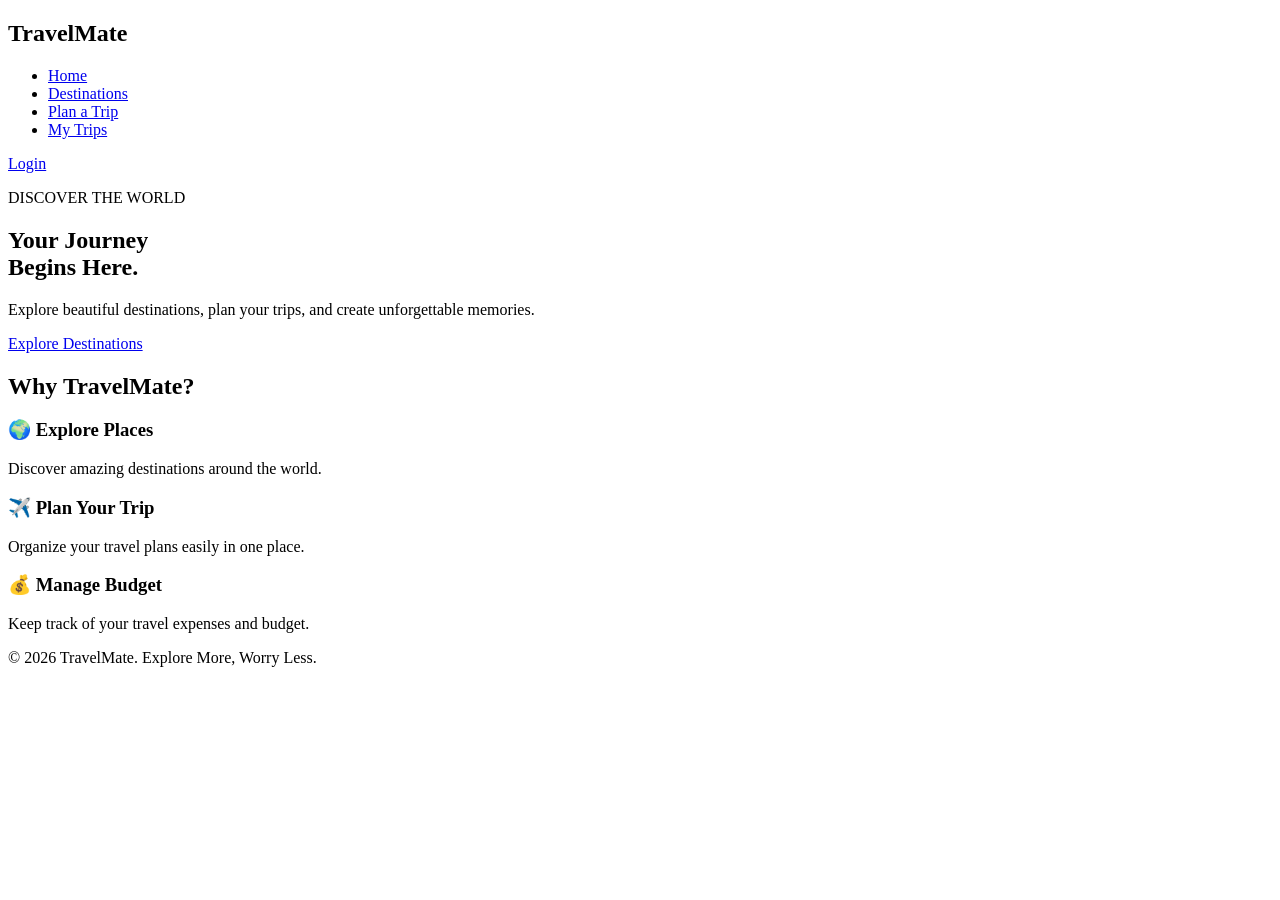
==== index.html @ 0e673de8 "Add files via upload" ====
<!DOCTYPE html>
<html lang="en">
<head>
    <meta charset="UTF-8">
    <meta name="viewport" content="width=device-width, initial-scale=1.0">
    <title>TravelMate | Explore The World</title>
    <link rel="stylesheet" href="css/style.css">
</head>
<body>

    <header>
        <nav class="navbar">
            <h2 class="logo">TravelMate</h2>

            <ul>
                <li><a href="index.html">Home</a></li>
                <li><a href="destinations.html">Destinations</a></li>
                <li><a href="planner.html">Plan a Trip</a></li>
                <li><a href="my-trips.html">My Trips</a></li>
            </ul>

            <a href="login.html" class="login-btn">Login</a>
        </nav>
    </header>

    <section class="hero">
        <div class="hero-content">
            <p class="subtitle">DISCOVER THE WORLD</p>

            <h1>Your Journey<br>Begins Here.</h1>

            <p>
                Explore beautiful destinations, plan your trips,
                and create unforgettable memories.
            </p>

            <a href="destinations.html" class="main-btn">
                Explore Destinations
            </a>
        </div>
    </section>

    <section class="features">
        <h2>Why TravelMate?</h2>

        <div class="feature-container">

            <div class="feature-card">
                <h3>🌍 Explore Places</h3>
                <p>Discover amazing destinations around the world.</p>
            </div>

            <div class="feature-card">
                <h3>✈️ Plan Your Trip</h3>
                <p>Organize your travel plans easily in one place.</p>
            </div>

            <div class="feature-card">
                <h3>💰 Manage Budget</h3>
                <p>Keep track of your travel expenses and budget.</p>
            </div>

        </div>
    </section>

    <footer>
        <p>© 2026 TravelMate. Explore More, Worry Less.</p>
    </footer>

</body>
</html>
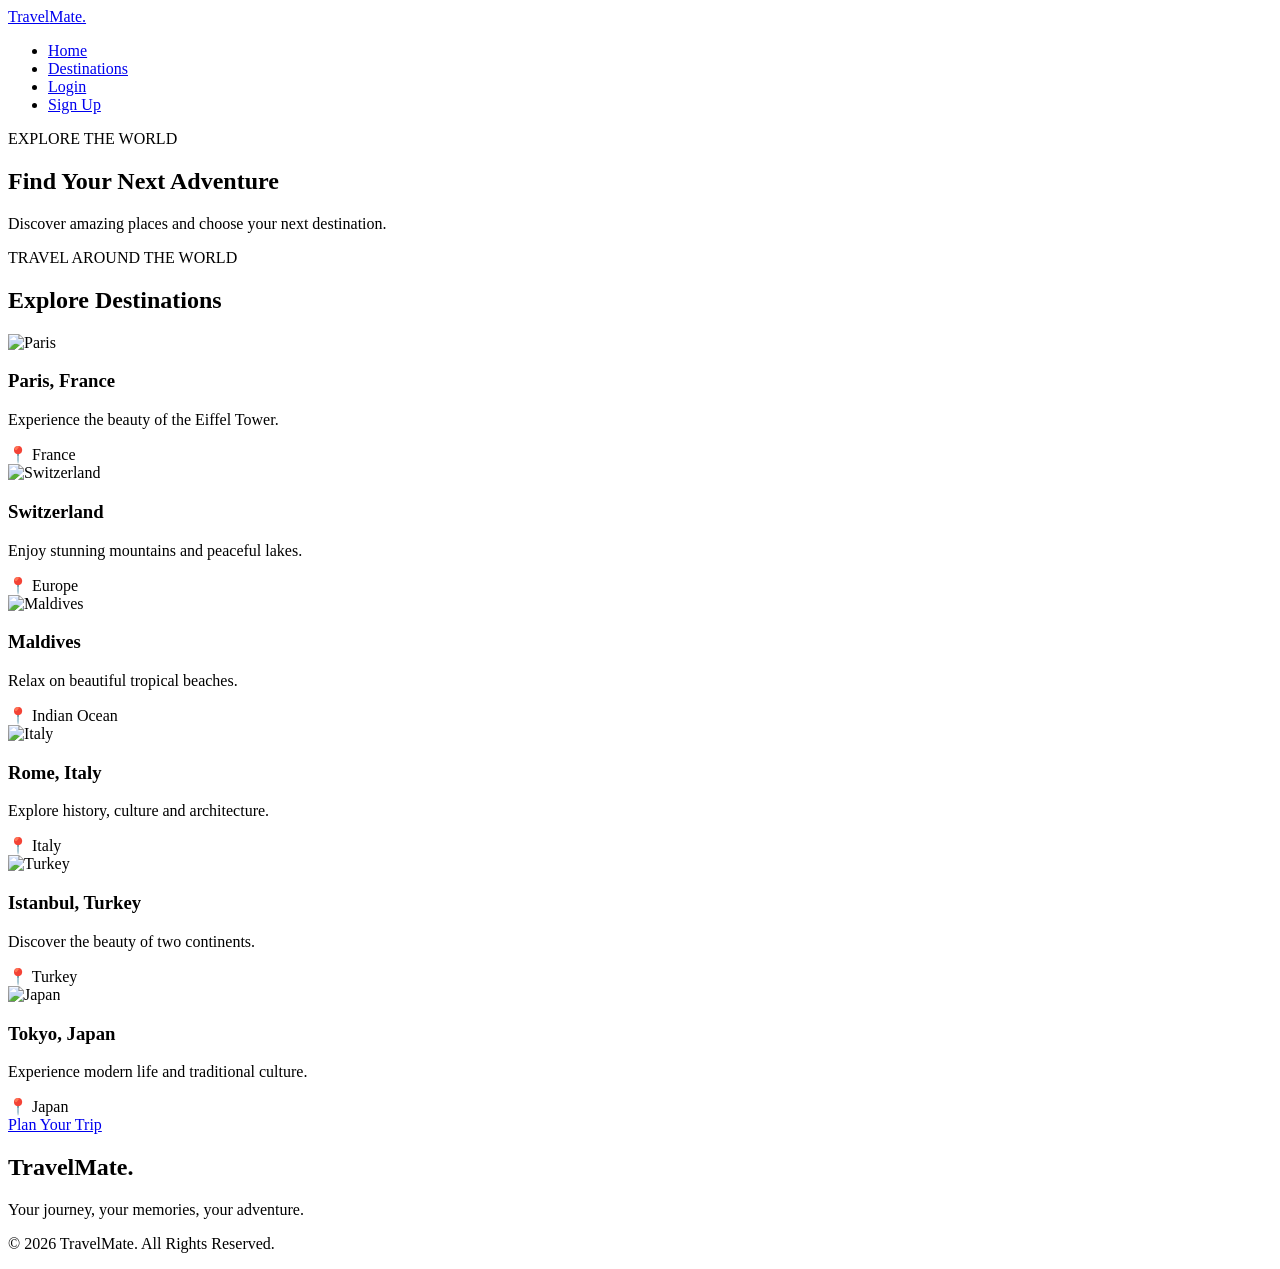
==== commit 5bd7a690: "Update index.html" ====
--- a/index.html
+++ b/index.html
@@ -3,69 +3,113 @@
 <head>
     <meta charset="UTF-8">
     <meta name="viewport" content="width=device-width, initial-scale=1.0">
-    <title>TravelMate | Explore The World</title>
+    <title>Destinations | TravelMate</title>
     <link rel="stylesheet" href="css/style.css">
 </head>
+
 <body>
 
-    <header>
-        <nav class="navbar">
-            <h2 class="logo">TravelMate</h2>
+<header>
+    <nav class="navbar">
+        <a href="index.html" class="logo">Travel<span>Mate.</span></a>
 
-            <ul>
-                <li><a href="index.html">Home</a></li>
-                <li><a href="destinations.html">Destinations</a></li>
-                <li><a href="planner.html">Plan a Trip</a></li>
-                <li><a href="my-trips.html">My Trips</a></li>
-            </ul>
+        <ul class="nav-links">
+            <li><a href="index.html">Home</a></li>
+            <li><a href="destinations.html" class="active">Destinations</a></li>
+            <li><a href="login.html">Login</a></li>
+            <li><a href="signup.html" class="nav-btn">Sign Up</a></li>
+        </ul>
+    </nav>
+</header>
 
-            <a href="login.html" class="login-btn">Login</a>
-        </nav>
-    </header>
+<section class="destination-hero">
 
-    <section class="hero">
-        <div class="hero-content">
-            <p class="subtitle">DISCOVER THE WORLD</p>
+    <div>
+        <p>EXPLORE THE WORLD</p>
+        <h1>Find Your Next Adventure</h1>
+        <p>Discover amazing places and choose your next destination.</p>
+    </div>
 
-            <h1>Your Journey<br>Begins Here.</h1>
+</section>
 
-            <p>
-                Explore beautiful destinations, plan your trips,
-                and create unforgettable memories.
-            </p>
+<section class="all-destinations">
 
-            <a href="destinations.html" class="main-btn">
-                Explore Destinations
-            </a>
+    <div class="section-heading">
+        <p>TRAVEL AROUND THE WORLD</p>
+        <h2>Explore Destinations</h2>
+    </div>
+
+    <div class="destination-container">
+
+        <div class="destination-card">
+            <img src="images/paris.jpg" alt="Paris">
+            <div class="card-info">
+                <h3>Paris, France</h3>
+                <p>Experience the beauty of the Eiffel Tower.</p>
+                <span>📍 France</span>
+            </div>
         </div>
-    </section>
 
-    <section class="features">
-        <h2>Why TravelMate?</h2>
+        <div class="destination-card">
+            <img src="images/switzerland.jpg" alt="Switzerland">
+            <div class="card-info">
+                <h3>Switzerland</h3>
+                <p>Enjoy stunning mountains and peaceful lakes.</p>
+                <span>📍 Europe</span>
+            </div>
+        </div>
 
-        <div class="feature-container">
+        <div class="destination-card">
+            <img src="images/maldives.jpg" alt="Maldives">
+            <div class="card-info">
+                <h3>Maldives</h3>
+                <p>Relax on beautiful tropical beaches.</p>
+                <span>📍 Indian Ocean</span>
+            </div>
+        </div>
 
-            <div class="feature-card">
-                <h3>🌍 Explore Places</h3>
-                <p>Discover amazing destinations around the world.</p>
+        <div class="destination-card">
+            <img src="images/italy.jpg" alt="Italy">
+            <div class="card-info">
+                <h3>Rome, Italy</h3>
+                <p>Explore history, culture and architecture.</p>
+                <span>📍 Italy</span>
             </div>
+        </div>
 
-            <div class="feature-card">
-                <h3>✈️ Plan Your Trip</h3>
-                <p>Organize your travel plans easily in one place.</p>
+        <div class="destination-card">
+            <img src="images/turkey.jpg" alt="Turkey">
+            <div class="card-info">
+                <h3>Istanbul, Turkey</h3>
+                <p>Discover the beauty of two continents.</p>
+                <span>📍 Turkey</span>
             </div>
+        </div>
 
-            <div class="feature-card">
-                <h3>💰 Manage Budget</h3>
-                <p>Keep track of your travel expenses and budget.</p>
+        <div class="destination-card">
+            <img src="images/japan.jpg" alt="Japan">
+            <div class="card-info">
+                <h3>Tokyo, Japan</h3>
+                <p>Experience modern life and traditional culture.</p>
+                <span>📍 Japan</span>
             </div>
+        </div>
 
-        </div>
-    </section>
+    </div>
 
-    <footer>
-        <p>© 2026 TravelMate. Explore More, Worry Less.</p>
-    </footer>
+    <div class="center">
+        <a href="plan-trip.html" class="primary-btn">
+            Plan Your Trip
+        </a>
+    </div>
+
+</section>
+
+<footer>
+    <h2>Travel<span>Mate.</span></h2>
+    <p>Your journey, your memories, your adventure.</p>
+    <p class="copyright">© 2026 TravelMate. All Rights Reserved.</p>
+</footer>
 
 </body>
 </html>
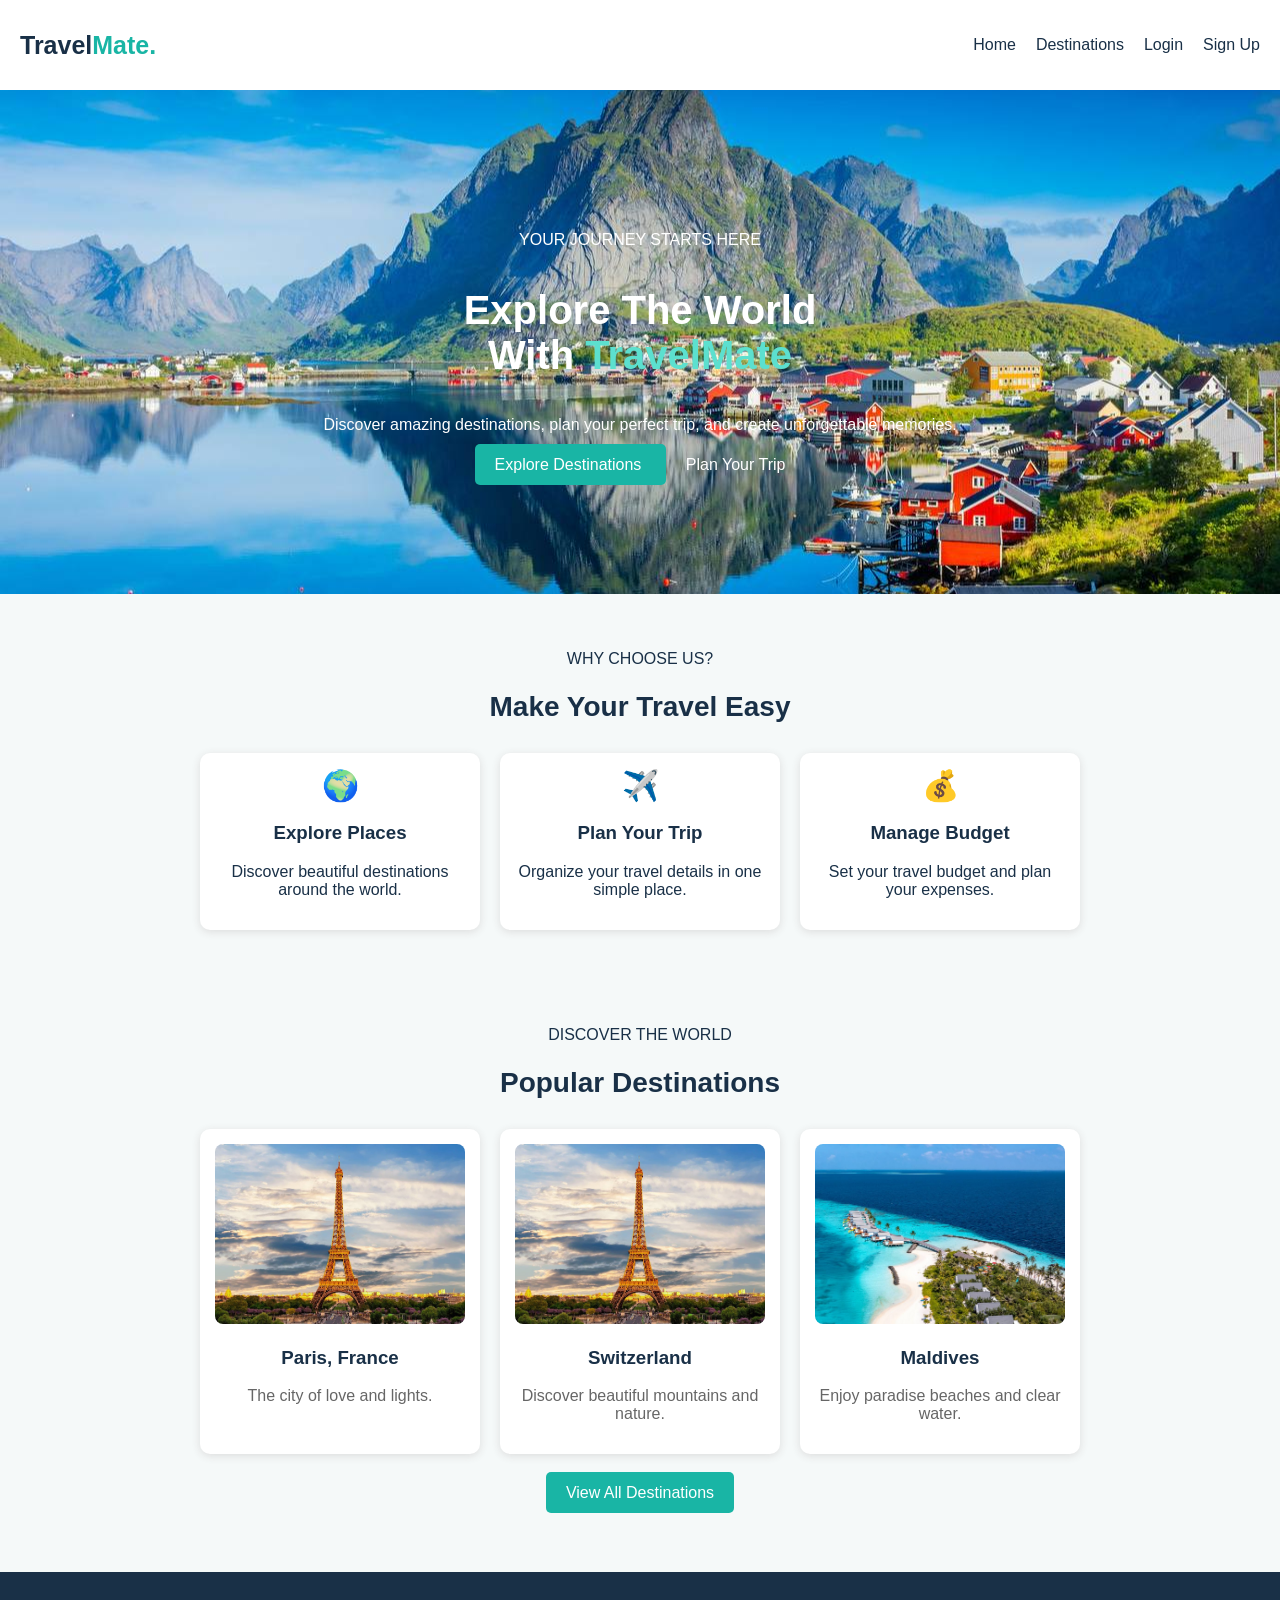
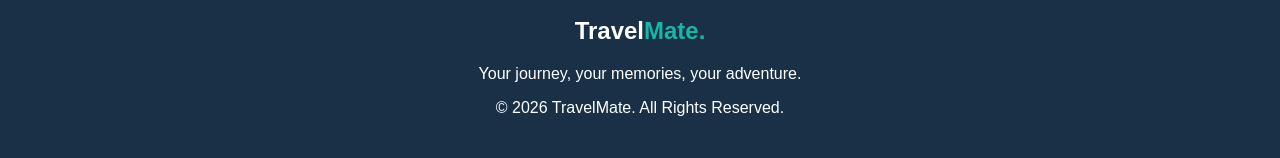
==== commit 7ee8b5a8: "Add files via upload" ====
--- a/index.html
+++ b/index.html
@@ -3,7 +3,7 @@
 <head>
     <meta charset="UTF-8">
     <meta name="viewport" content="width=device-width, initial-scale=1.0">
-    <title>Destinations | TravelMate</title>
+    <title>TravelMate | Explore The World</title>
     <link rel="stylesheet" href="css/style.css">
 </head>
 
@@ -14,29 +14,77 @@
         <a href="index.html" class="logo">Travel<span>Mate.</span></a>
 
         <ul class="nav-links">
-            <li><a href="index.html">Home</a></li>
-            <li><a href="destinations.html" class="active">Destinations</a></li>
+            <li><a href="index.html" class="active">Home</a></li>
+            <li><a href="destinations.html">Destinations</a></li>
             <li><a href="login.html">Login</a></li>
             <li><a href="signup.html" class="nav-btn">Sign Up</a></li>
         </ul>
     </nav>
 </header>
 
-<section class="destination-hero">
+<section class="hero">
 
-    <div>
-        <p>EXPLORE THE WORLD</p>
-        <h1>Find Your Next Adventure</h1>
-        <p>Discover amazing places and choose your next destination.</p>
+    <div class="hero-content">
+        <p class="subtitle">YOUR JOURNEY STARTS HERE</p>
+
+        <h1>Explore The World<br>
+            With <span>TravelMate</span>
+        </h1>
+
+        <p class="hero-text">
+            Discover amazing destinations, plan your perfect trip,
+            and create unforgettable memories.
+        </p>
+
+        <div class="hero-buttons">
+            <a href="destinations.html" class="primary-btn">
+                Explore Destinations
+            </a>
+
+            <a href="plan-trip.html" class="secondary-btn">
+                Plan Your Trip
+            </a>
+        </div>
     </div>
 
 </section>
 
-<section class="all-destinations">
+<section class="features">
 
     <div class="section-heading">
-        <p>TRAVEL AROUND THE WORLD</p>
-        <h2>Explore Destinations</h2>
+        <p>WHY CHOOSE US?</p>
+        <h2>Make Your Travel Easy</h2>
+    </div>
+
+    <div class="features-container">
+
+        <div class="feature-card">
+            <div class="feature-icon">🌍</div>
+            <h3>Explore Places</h3>
+            <p>Discover beautiful destinations around the world.</p>
+        </div>
+
+        <div class="feature-card">
+            <div class="feature-icon">✈️</div>
+            <h3>Plan Your Trip</h3>
+            <p>Organize your travel details in one simple place.</p>
+        </div>
+
+        <div class="feature-card">
+            <div class="feature-icon">💰</div>
+            <h3>Manage Budget</h3>
+            <p>Set your travel budget and plan your expenses.</p>
+        </div>
+
+    </div>
+
+</section>
+
+<section class="popular">
+
+    <div class="section-heading">
+        <p>DISCOVER THE WORLD</p>
+        <h2>Popular Destinations</h2>
     </div>
 
     <div class="destination-container">
@@ -45,8 +93,7 @@
             <img src="images/paris.jpg" alt="Paris">
             <div class="card-info">
                 <h3>Paris, France</h3>
-                <p>Experience the beauty of the Eiffel Tower.</p>
-                <span>📍 France</span>
+                <p>The city of love and lights.</p>
             </div>
         </div>
 
@@ -54,8 +101,7 @@
             <img src="images/switzerland.jpg" alt="Switzerland">
             <div class="card-info">
                 <h3>Switzerland</h3>
-                <p>Enjoy stunning mountains and peaceful lakes.</p>
-                <span>📍 Europe</span>
+                <p>Discover beautiful mountains and nature.</p>
             </div>
         </div>
 
@@ -63,43 +109,15 @@
             <img src="images/maldives.jpg" alt="Maldives">
             <div class="card-info">
                 <h3>Maldives</h3>
-                <p>Relax on beautiful tropical beaches.</p>
-                <span>📍 Indian Ocean</span>
-            </div>
-        </div>
-
-        <div class="destination-card">
-            <img src="images/italy.jpg" alt="Italy">
-            <div class="card-info">
-                <h3>Rome, Italy</h3>
-                <p>Explore history, culture and architecture.</p>
-                <span>📍 Italy</span>
-            </div>
-        </div>
-
-        <div class="destination-card">
-            <img src="images/turkey.jpg" alt="Turkey">
-            <div class="card-info">
-                <h3>Istanbul, Turkey</h3>
-                <p>Discover the beauty of two continents.</p>
-                <span>📍 Turkey</span>
-            </div>
-        </div>
-
-        <div class="destination-card">
-            <img src="images/japan.jpg" alt="Japan">
-            <div class="card-info">
-                <h3>Tokyo, Japan</h3>
-                <p>Experience modern life and traditional culture.</p>
-                <span>📍 Japan</span>
+                <p>Enjoy paradise beaches and clear water.</p>
             </div>
         </div>
 
     </div>
 
     <div class="center">
-        <a href="plan-trip.html" class="primary-btn">
-            Plan Your Trip
+        <a href="destinations.html" class="primary-btn">
+            View All Destinations
         </a>
     </div>
 
--- a/css/style.css
+++ b/css/style.css
@@ -0,0 +1,267 @@
+* {
+    box-sizing: border-box;
+}
+
+body {
+    font-family: Arial, sans-serif;
+    margin: 0;
+    background-color: #f5f9f9;
+    color: #193047;
+}
+
+header {
+    background-color: white;
+    padding: 20px;
+}
+
+.navbar {
+    display: flex;
+    justify-content: space-between;
+    align-items: center;
+}
+
+.logo {
+    color: #193047;
+    font-size: 25px;
+    text-decoration: none;
+    font-weight: bold;
+}
+
+.logo span {
+    color: #19b5a5;
+}
+
+.nav-links {
+    display: flex;
+    gap: 20px;
+    list-style: none;
+}
+
+.nav-links a {
+    text-decoration: none;
+    color: #193047;
+}
+
+.nav-links a:hover {
+    color: #19b5a5;
+}
+
+.hero {
+    background-image: url('../images/hero.jpg');
+    background-size: cover;
+    background-position: center;
+    text-align: center;
+    padding: 120px 20px;
+    color: white;
+}
+
+.hero h1 {
+    font-size: 40px;
+}
+
+.hero h1 span {
+    color: #5ce0cf;
+}
+
+.hero p {
+    line-height: 1.8;
+}
+
+.primary-btn {
+    background-color: #19b5a5;
+    color: white;
+    padding: 12px 20px;
+    text-decoration: none;
+    border-radius: 5px;
+}
+
+.secondary-btn {
+    color: white;
+    padding: 12px 20px;
+    text-decoration: none;
+}
+
+.features,
+.popular,
+.all-destinations {
+    padding: 40px 8%;
+    text-align: center;
+}
+
+.section-heading {
+    margin-bottom: 30px;
+}
+
+.section-heading h2 {
+    font-size: 28px;
+}
+
+.features-container,
+.destination-container {
+    display: flex;
+    justify-content: center;
+    gap: 20px;
+    flex-wrap: wrap;
+}
+
+.feature-card,
+.destination-card {
+    background-color: white;
+    width: 280px;
+    padding: 15px;
+    border-radius: 10px;
+    box-shadow: 0 2px 8px #ddd;
+}
+
+.feature-icon {
+    font-size: 30px;
+}
+
+.destination-card img {
+    width: 100%;
+    height: 180px;
+    object-fit: cover;
+    border-radius: 8px;
+}
+
+.card-info p {
+    color: #666;
+}
+
+.card-info span {
+    color: #19b5a5;
+}
+
+.destination-hero {
+    background-image: url('../images/destinations.jpg');
+    background-size: cover;
+    background-position: center;
+    text-align: center;
+    color: white;
+    padding: 80px 20px;
+}
+
+.center {
+    margin: 30px;
+}
+
+footer {
+    background-color: #193047;
+    color: white;
+    text-align: center;
+    padding: 25px;
+}
+
+footer span {
+    color: #19b5a5;
+}
+
+.login-container {
+    background-color: white;
+    width: 420px;
+    max-width: calc(100% - 40px);
+    margin: 60px auto;
+    padding: 35px;
+    border-radius: 12px;
+    box-shadow: 0 2px 12px #ddd;
+    text-align: center;
+}
+
+.login-container h1 {
+    color: #193047;
+    margin-bottom: 10px;
+}
+
+.login-container p {
+    color: #666;
+    line-height: 1.6;
+}
+
+.login-container form {
+    margin-top: 25px;
+}
+
+.login-container label {
+    display: block;
+    text-align: left;
+    margin-top: 15px;
+    color: #193047;
+    font-weight: bold;
+}
+
+.login-container input {
+    width: 100%;
+    padding: 12px;
+    margin-top: 7px;
+    border: 1px solid #ddd;
+    border-radius: 5px;
+    font-size: 14px;
+}
+
+.login-container input:focus {
+    outline: none;
+    border-color: #19b5a5;
+}
+
+.login-container button {
+    width: 100%;
+    padding: 12px;
+    margin-top: 20px;
+    background-color: #19b5a5;
+    color: white;
+    border: none;
+    border-radius: 5px;
+    cursor: pointer;
+    font-size: 16px;
+}
+
+.login-container button:hover {
+    background-color: #15998c;
+}
+
+.login-container a {
+    color: #19b5a5;
+    text-decoration: none;
+}
+
+.login-container a:hover {
+    text-decoration: underline;
+}
+
+#tripsList {
+    margin-top: 25px;
+    text-align: left;
+}
+
+#tripsList > * {
+    background-color: #f5f9f9;
+    padding: 15px;
+    margin-bottom: 15px;
+    border-radius: 8px;
+    border-left: 4px solid #19b5a5;
+}
+
+@media (max-width: 600px) {
+    .navbar {
+        flex-direction: column;
+    }
+
+    .nav-links {
+        padding: 0;
+        gap: 12px;
+    }
+
+    .hero h1 {
+        font-size: 30px;
+    }
+
+    .login-container {
+        margin: 30px auto;
+        padding: 25px;
+    }
+
+    .destination-card,
+    .feature-card {
+        width: 100%;
+    }
+}
